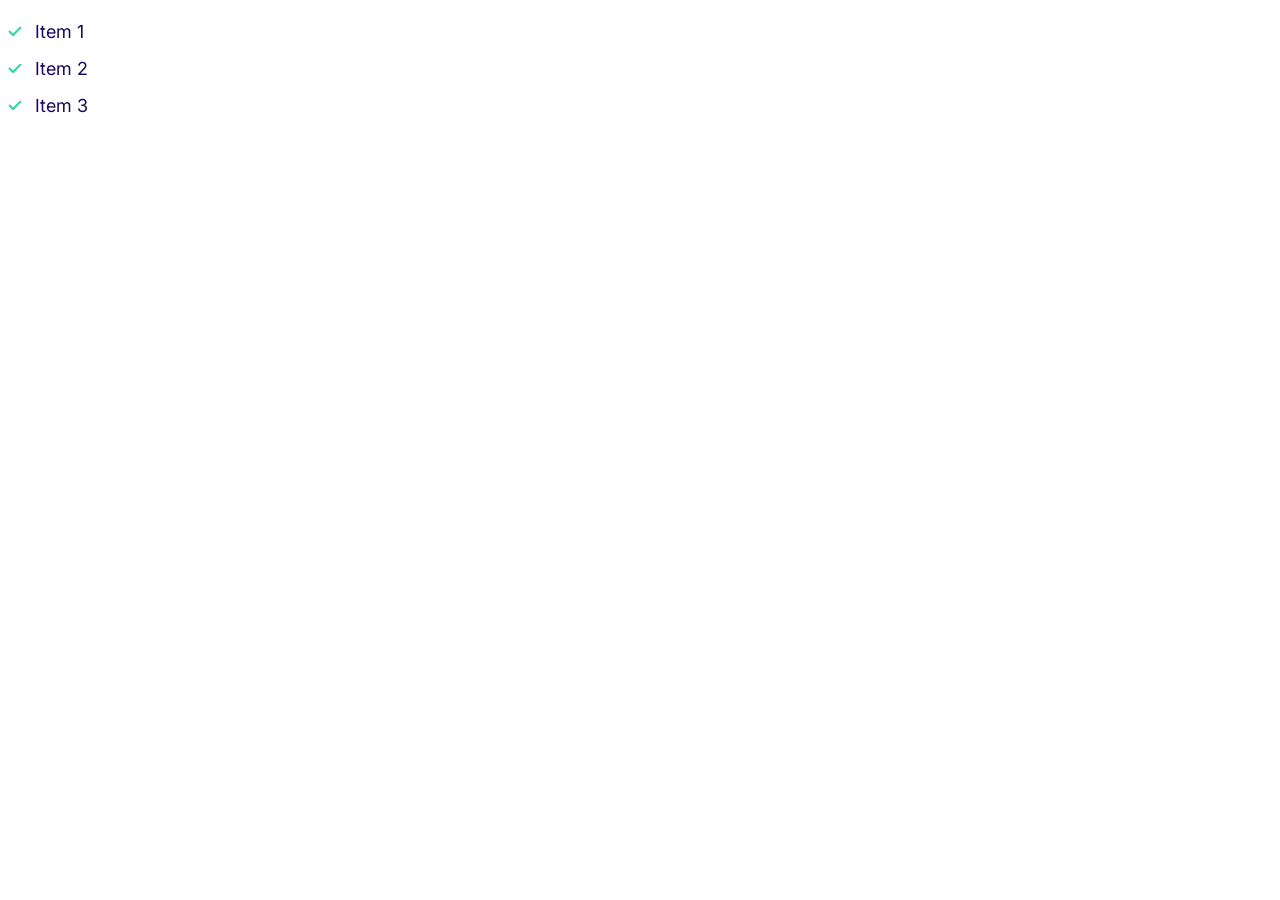
==== index.html @ 466cdd09 "defining lists." ====
<!DOCTYPE html>
<html lang="en">
  <head>
    <meta charset="UTF-8" />
    <meta http-equiv="X-UA-Compatible" content="IE=edge" />
    <meta name="viewport" content="width=device-width, initial-scale=1.0" />
    <title>Document</title>
    <link rel="preconnect" href="https://fonts.googleapis.com" />
    <link rel="preconnect" href="https://fonts.gstatic.com" crossorigin />
    <link
      href="https://fonts.googleapis.com/css2?family=Inter:wght@400;600;700&display=swap"
      rel="stylesheet"
    />
    <link rel="stylesheet" href="css/normalize.css" />
    <link rel="stylesheet" href="css/styles.css" />
  </head>
  <body>
    <ul class="list list--tick">
      <li class="list__item">Item 1</li>
      <li class="list__item">Item 2</li>
      <li class="list__item">Item 3</li>
    </ul>
  </body>
</html>
---- css/styles.css ----
:root {
    --color-primary: #2584ff;
    --color-secondary: #00d9ff;
    --color-accent: #ff3400;
    --color-headings: #1b0760;
    --color-body: #918ca4;
}

/* Topografy */
html {
    font-size: 62.5%;
}

body {
    font-family: Inter, Arial, Helvetica, sans-serif;
    color: var(--color-body);
    font-size: 2.4rem;
    line-height: 1.5;
}

h1,h2,h3 {
    color: var(--color-headings);
    margin-bottom: 1rem;
}

h1 {
    font-size: 7rem;
}

h2 {
    font-size: 4rem;
}

h3 {
    font-size: 3rem;
}

p {
    margin-top: 0;
}

@media screen and (min-width: 1024px) {
    body {
        font-size: 1.8rem;
    }

    h1 {
        font-size: 8rem;
    }

    h2 {
        font-size: 4rem;
    }

    h3 {
        font-size: 2.4rem;
    }
    
}

/* Links */
a {
    text-decoration: none;
}

.link-arrow {
    color: var(--color-accent);
    text-transform: uppercase;
    font-size: 2rem;
    font-weight: bold;
    
}

.link-arrow::after {
    content: "-->";
    margin-left: 5px;
    transition: margin 0.15s;
}

.link-arrow:hover::after {
    margin-left: 10px;
}

@media screen and (min-width: 1024px) {
    .link-arrow {
        font-size: 1.5rem;
    }
}

/* Badges */
.badge {
    border-radius: 20px;
    font-size: 2rem;
    font-weight: 600;
    padding: 0.5rem 2rem;
    white-space: nowrap;
}

.badge--primary {
    background: var(--color-primary);
    color: white;
}

.badge--secondary {
    background: var(--color-secondary);
    color: white;
}

.badge--small {
    font-size: 1.6rem;
}

@media screen and (min-width: 1024px) {
    .badge {
        font-size: 1.5rem;
    }

    .badge--small {
        font-size: 1.2rem;
    }
}

/* Lists */
.list {
    list-style: none;
    padding-left: 0;
    color: var(--color-headings)
}

.list--inline .list__item {
    display: inline-block;
    margin-right: 2rem;
}

.list--tick {
    list-style-image: url(../images/tick.svg);
    padding-left: 3rem;
}

.list--tick .list__item {
    padding-left: .5rem;
    margin-bottom: 1rem;
}

@media screen and(min-width: 1024px) {
    .list--tick .list__item {
        padding-left: 0;
    }
}
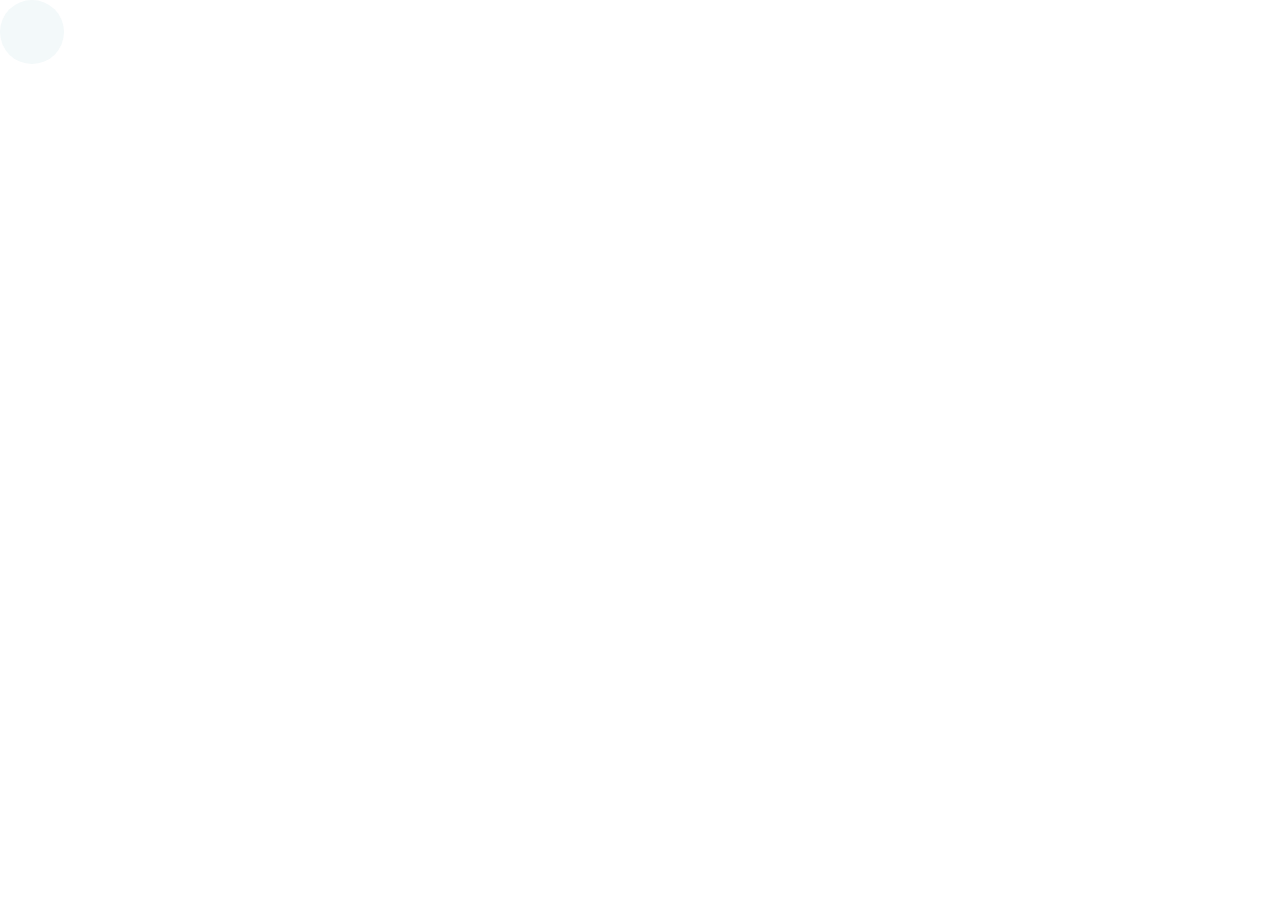
==== commit df09fa23: "adding icons code." ====
--- a/index.html
+++ b/index.html
@@ -15,10 +15,10 @@
     <link rel="stylesheet" href="css/styles.css" />
   </head>
   <body>
-    <ul class="list list--tick">
-      <li class="list__item">Item 1</li>
-      <li class="list__item">Item 2</li>
-      <li class="list__item">Item 3</li>
-    </ul>
+    <span class="icon-container">
+      <svg class="icon">
+        <use xlink:href="images/sprite.svg#wordpress"></use>
+      </svg>
+    </span>
   </body>
 </html>
--- a/css/styles.css
+++ b/css/styles.css
@@ -146,4 +146,23 @@
     .list--tick .list__item {
         padding-left: 0;
     }
+}
+
+.icon {
+    width: 40px;
+    height: 40px;
+}
+
+.icon--primary {
+    fill: var(--color-primary);
+}
+
+.icon-container {
+    display: inline-flex;
+    background: #f3f9fa;
+    width: 64px;
+    height: 64px;
+    border-radius: 100%;
+    justify-content: center;
+    align-items: center;
 }
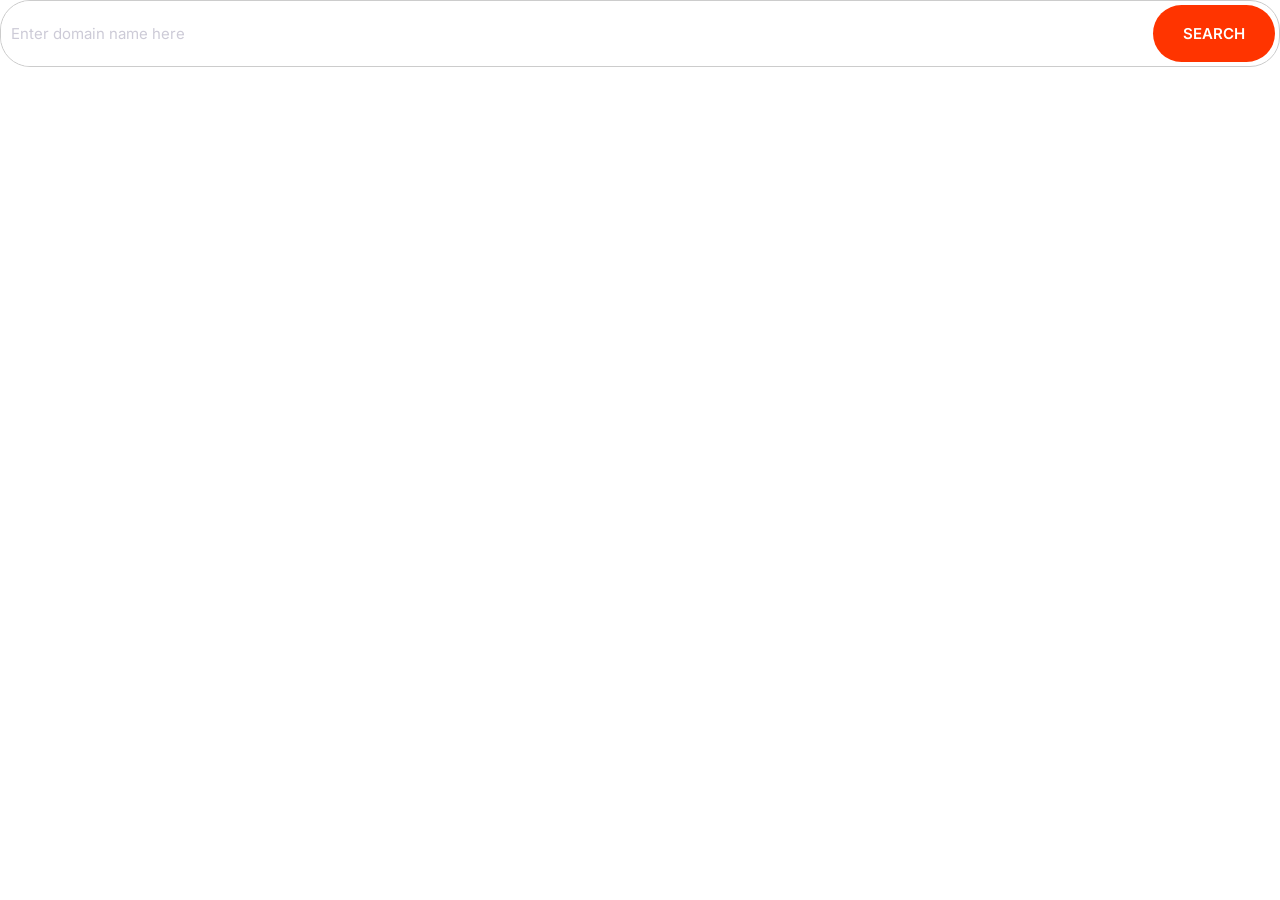
==== commit dffa12e3: "Input groups." ====
--- a/index.html
+++ b/index.html
@@ -15,10 +15,9 @@
     <link rel="stylesheet" href="css/styles.css" />
   </head>
   <body>
-    <span class="icon-container">
-      <svg class="icon">
-        <use xlink:href="images/sprite.svg#wordpress"></use>
-      </svg>
-    </span>
+    <div class="input-group">
+      <input type="text" class="input" placeholder="Enter domain name here" />
+      <button class="btn btn--accent">Search</button>
+    </div>
   </body>
 </html>
--- a/css/styles.css
+++ b/css/styles.css
@@ -4,6 +4,12 @@
     --color-accent: #ff3400;
     --color-headings: #1b0760;
     --color-body: #918ca4;
+    --color-border: #ccc;
+    --border-radius: 30px;
+}
+
+*, *::after, *::before {
+    box-sizing: border-box;
 }
 
 /* Topografy */
@@ -148,6 +154,7 @@
     }
 }
 
+/* Icons */
 .icon {
     width: 40px;
     height: 40px;
@@ -165,4 +172,106 @@
     border-radius: 100%;
     justify-content: center;
     align-items: center;
-}+}
+
+/* Buttons */
+.btn {
+    border-radius: 40px;
+    border: 0;
+    cursor: pointer;
+    font-size: 1.8rem;
+    font-weight: 600;
+    padding: 2rem 3rem;
+    text-align: center;
+    text-transform: uppercase;
+    white-space: nowrap;
+    margin: 1rem 0;
+}
+
+.btn--primary {
+    background-color: var(--color-primary);
+    color: #fff;
+}
+
+.btn--primary:hover {
+    background-color: #3a8ffd;
+}
+
+
+.btn--secondary {
+    background-color: var(--color-secondary);
+    color: #fff;
+}
+
+.btn--secondary:hover {
+    background-color: #00c8eb;
+}
+
+.btn--accent {
+    background-color: var(--color-accent);
+    color: #fff;
+}
+
+.btn--accent:hover {
+    background-color: #fd4516;   
+}
+
+.btn--block {
+    width: 100%;
+    display: inline-block;
+}
+
+.btn--outline {
+    background-color: #fff;
+    color: var(--color-headings);
+    border: 2px solid var(--color-headings);
+}
+
+.btn--outline:hover {
+    background-color: var(--color-headings);
+    color: #fff;
+}
+
+@media screen and (min-width:1024px) {
+    .btn {
+        font-size: 1.5rem;
+    }
+}
+
+/* Inputs */
+.input {
+    border-radius: var(--border-radius);
+    border: 1px solid var(--color-border);
+    color: var(--color-headings);
+    font-size: 2rem;
+    outline: 0;
+    padding: 1.5rem 3.5rem;
+}
+
+::placeholder {
+    color: #cdcbd7;
+}
+
+.input-group {
+    border: 1px solid var(--color-border);
+    border-radius: var(--border-radius);
+    display: flex;
+}
+
+.input-group .input {
+    border: 0;
+    flex-grow: 1;
+    padding: 1.5rem 1rem;
+}
+
+.input-group .btn {
+    margin: 4px;
+}
+
+@media screen and (min-width: 1024px) {
+    .input {
+        font-size: 1.5rem;
+    }
+}
+
+
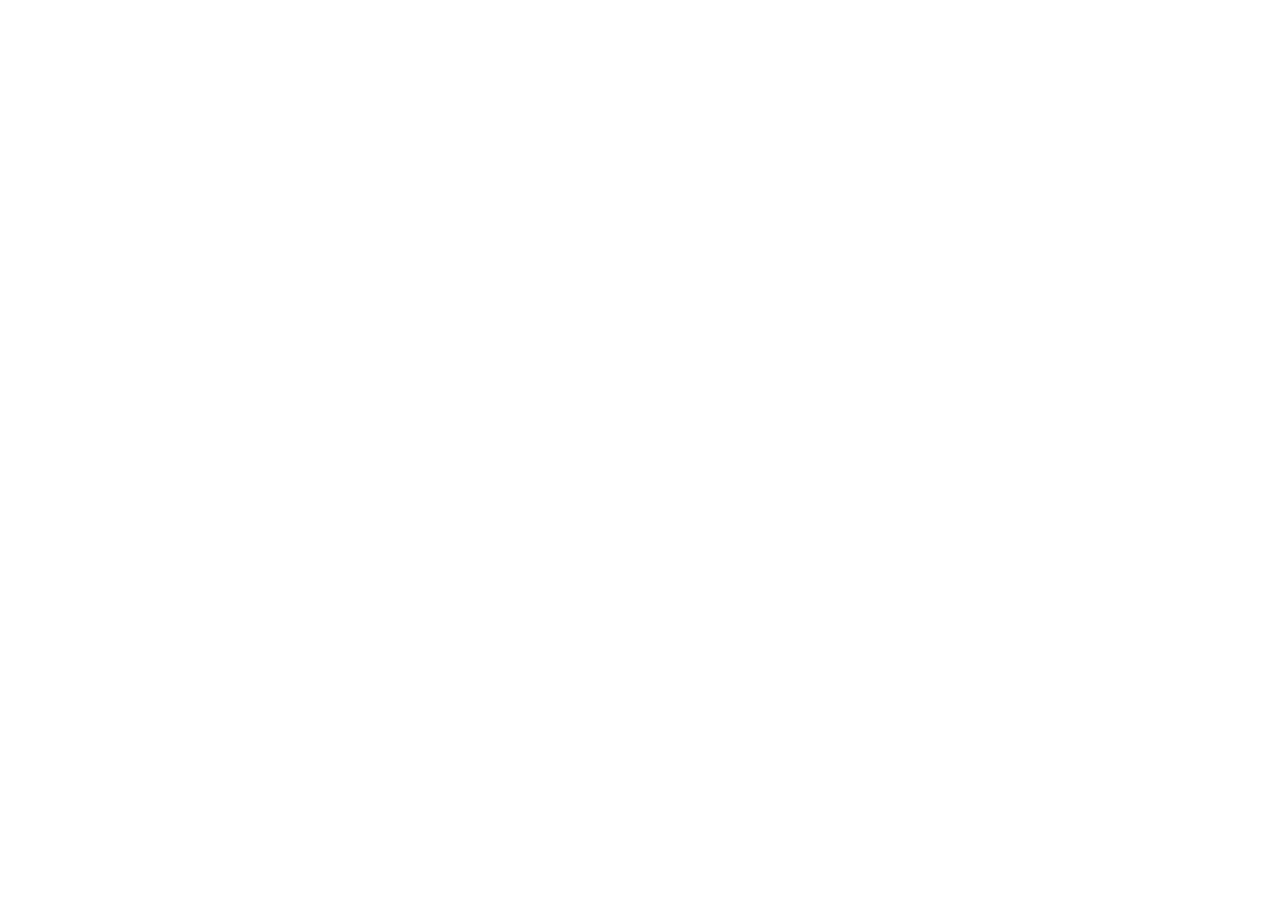
==== commit 265bdb44: "plan-component." ====
--- a/index.html
+++ b/index.html
@@ -8,16 +8,11 @@
     <link rel="preconnect" href="https://fonts.googleapis.com" />
     <link rel="preconnect" href="https://fonts.gstatic.com" crossorigin />
     <link
-      href="https://fonts.googleapis.com/css2?family=Inter:wght@400;600;700&display=swap"
+      href="https://fonts.googleapis.com/css2?family=Inter:wght@300;400;600;700&display=swap"
       rel="stylesheet"
     />
     <link rel="stylesheet" href="css/normalize.css" />
     <link rel="stylesheet" href="css/styles.css" />
   </head>
-  <body>
-    <div class="input-group">
-      <input type="text" class="input" placeholder="Enter domain name here" />
-      <button class="btn btn--accent">Search</button>
-    </div>
-  </body>
+  <body></body>
 </html>
--- a/css/styles.css
+++ b/css/styles.css
@@ -114,6 +114,7 @@
 
 .badge--small {
     font-size: 1.6rem;
+    padding: 0.5rem 1.5rem;
 }
 
 @media screen and (min-width: 1024px) {
@@ -130,7 +131,7 @@
 .list {
     list-style: none;
     padding-left: 0;
-    color: var(--color-headings)
+    color: var(--color-headings);
 }
 
 .list--inline .list__item {
@@ -145,7 +146,7 @@
 
 .list--tick .list__item {
     padding-left: .5rem;
-    margin-bottom: 1rem;
+    margin-bottom: 2rem;
 }
 
 @media screen and(min-width: 1024px) {
@@ -274,4 +275,106 @@
     }
 }
 
-
+/* Cards */
+.card {
+    border-radius: 7px;
+    box-shadow: 0 0 20px 10px #f3f3f3;
+    overflow: hidden;
+}
+
+.card__header, .card__body {
+    padding: 2rem 3rem;
+}
+
+.card--primary .card__header {
+    background-color: var(--color-primary);
+    color: #fff;
+}
+
+.card--secondary .card__header {
+    background-color: var(--color-secondary);
+    color: #fff;
+}
+
+.card--secondary .badge--secondary {
+    background-color: #02cdf1;
+}
+
+/* Plans */
+.plan__name {
+    color: #fff;
+    margin:0;
+    font-weight: 500;
+    font-size: 2.4rem;
+}
+
+.plan__price {
+    font-size: 6rem;
+}
+
+.plan__billing-cycle {
+    font-size: 2.4rem;
+    font-weight: 300;
+    opacity: 0.8;
+    margin-right: 1rem;
+}
+
+.plan__description {
+    font-size: 2rem;
+    font-weight: 300;
+    letter-spacing: 1px;
+}
+
+.plan .btn {
+    margin-top: 4rem;
+}
+
+.plan--popular .card__header {
+    position: relative;
+}
+
+.plan--popular .card__header::before {
+    content: url(../images/popular.svg);
+    width: 40px;
+    display: inline-block;
+    position: absolute;
+    top: -3.5%;
+    right: 5%;
+
+}
+
+@media screen and (min-width:1024px) {
+    .plan__name {
+        font-size: 1.4rem;
+    }
+
+    .plan__price {
+        font-size: 5rem;
+    }
+
+    .plan__billing-cycle {
+        font-size: 1.6rem;
+    }
+
+    .badge {
+        font-size: 1.2rem;
+    }
+
+    .plan__description {
+        font-size: 1.7rem;
+        display: block;
+    }
+
+    .card__body .list__item {
+        font-size: 1.8rem;
+    }
+
+    .plan .btn {
+        font-size: 1.4rem;
+    }
+
+
+
+
+
+
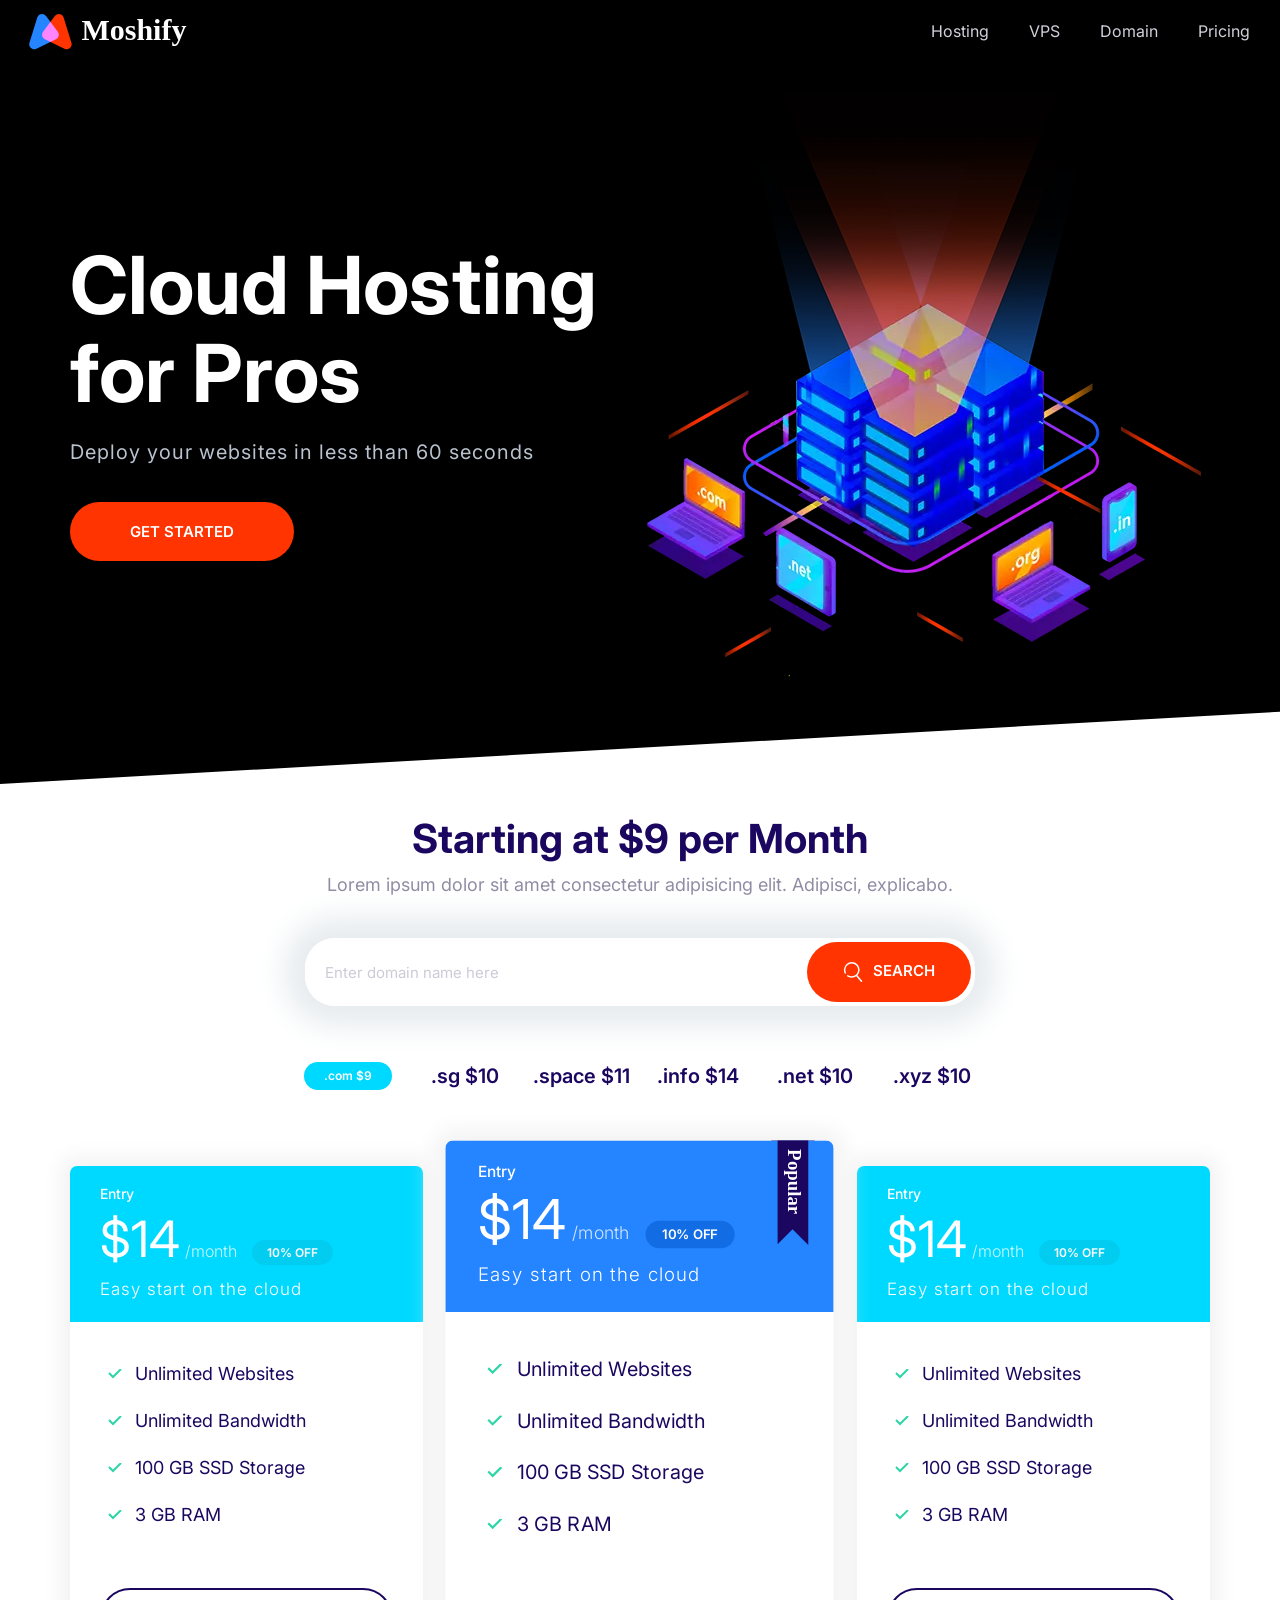
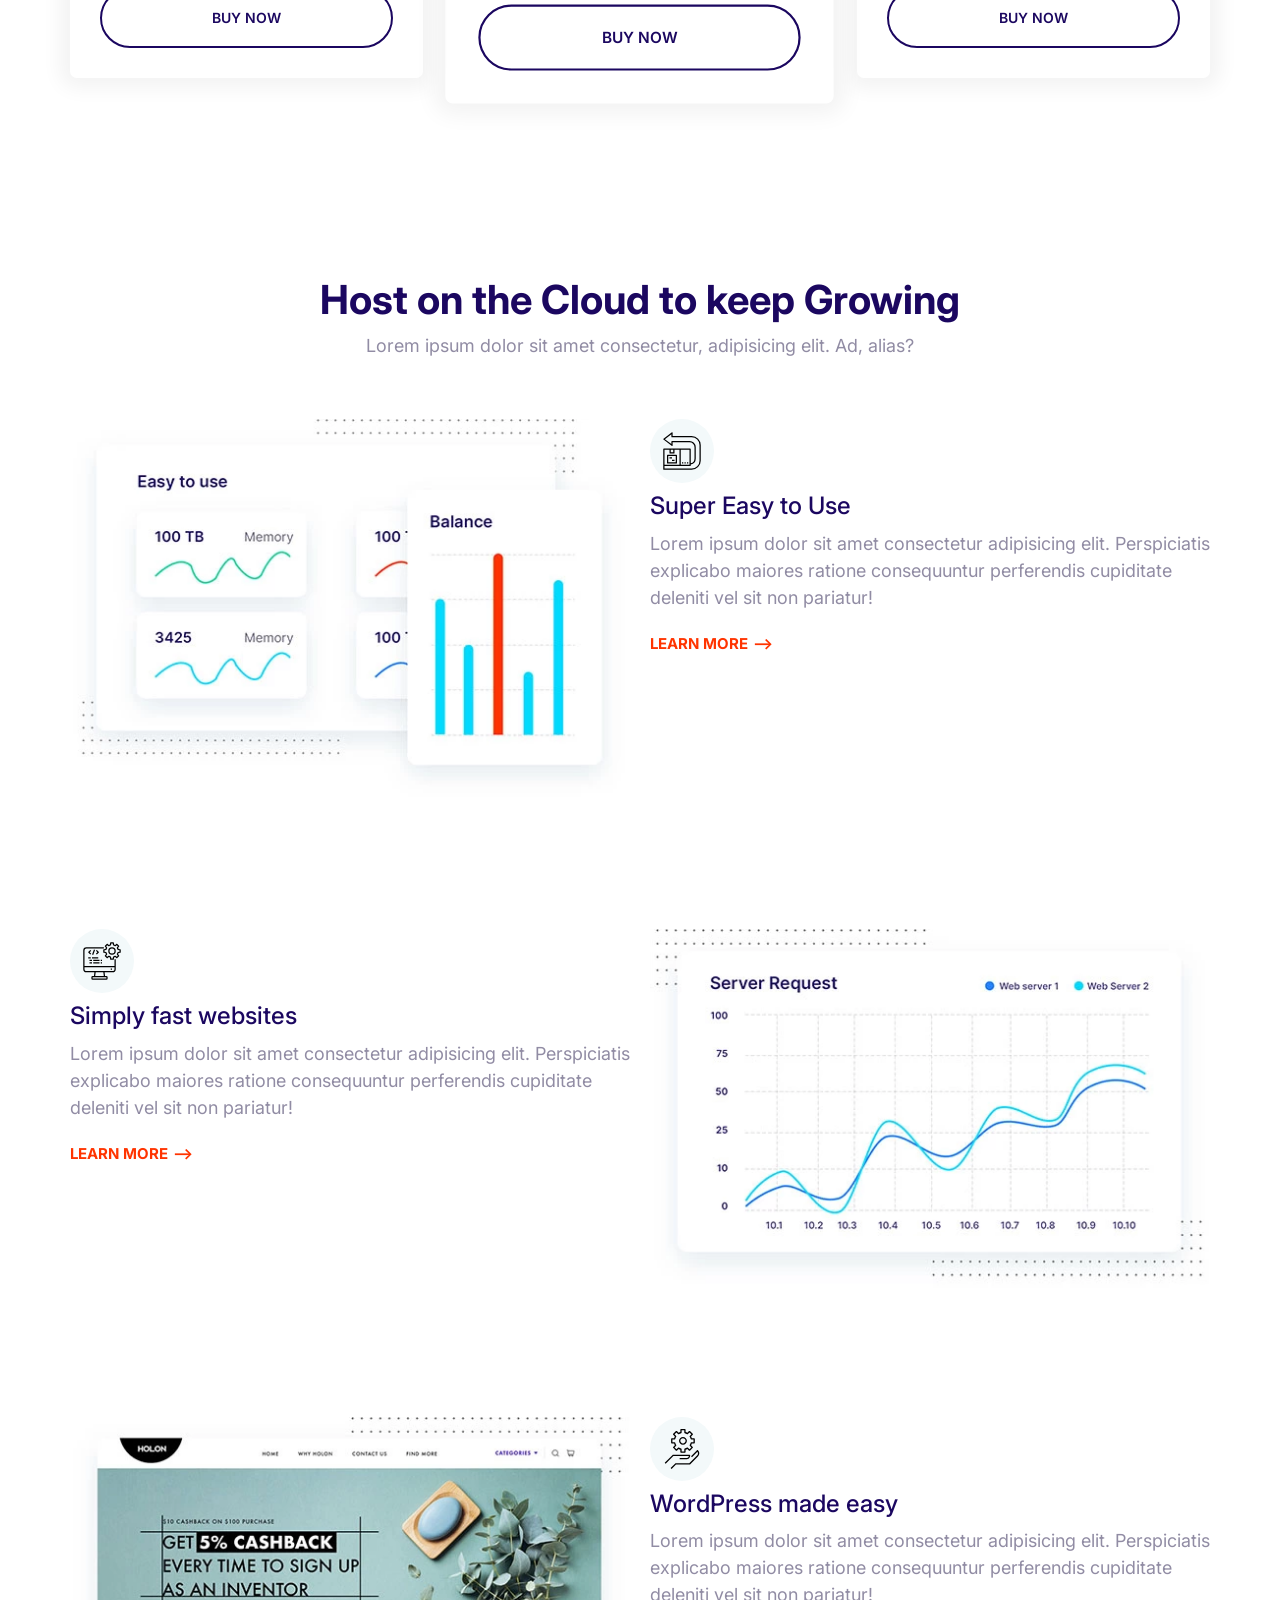
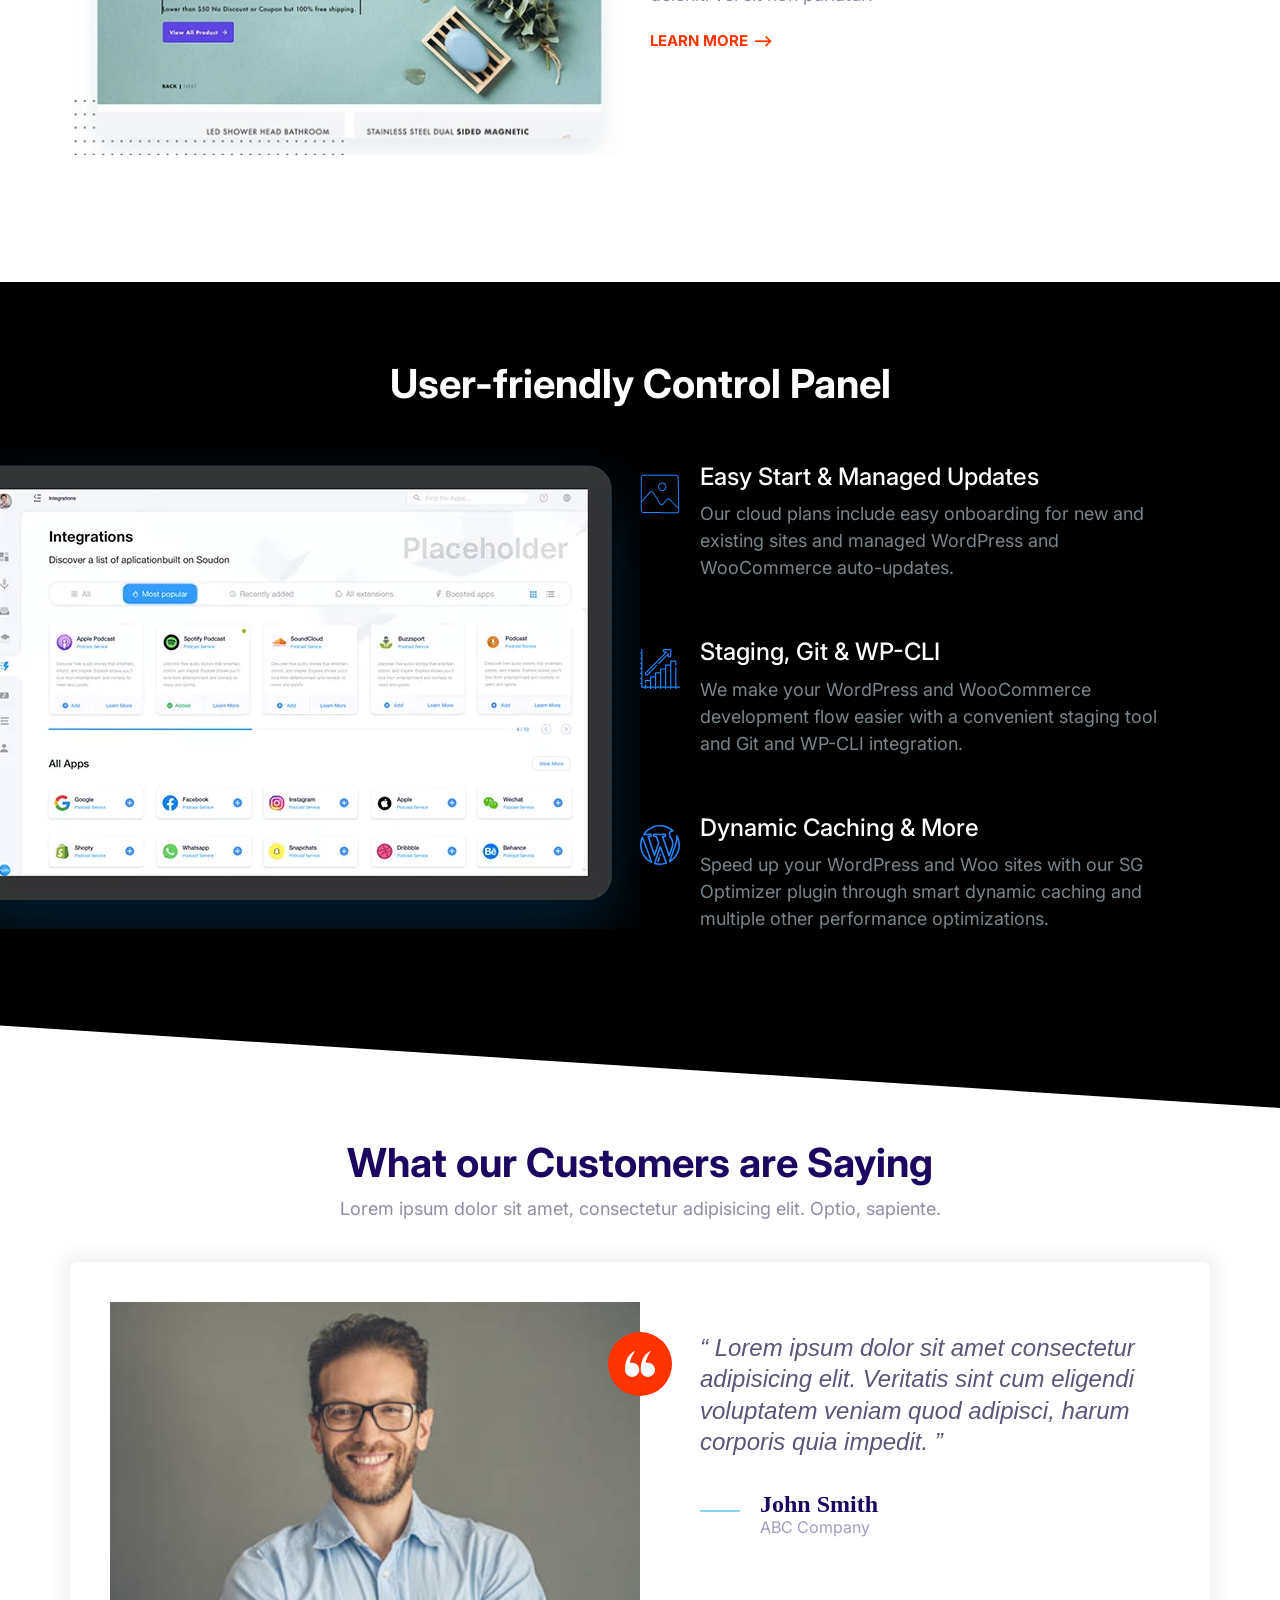
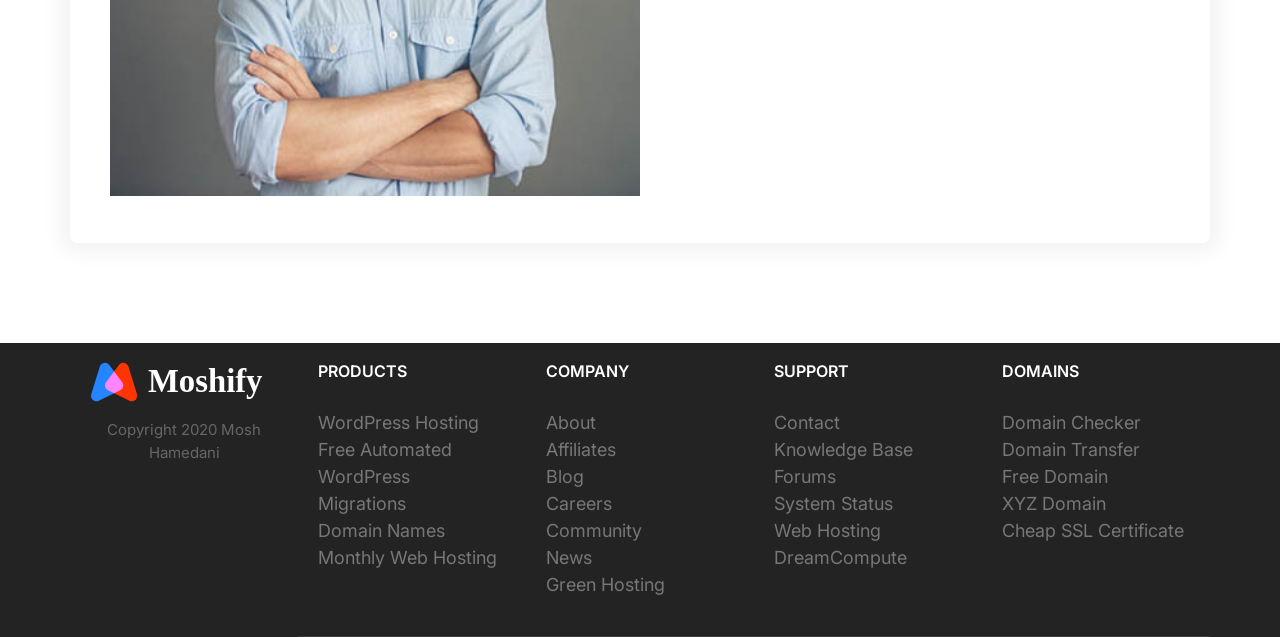
==== commit 23fd5738: "process element making." ====
--- a/index.html
+++ b/index.html
@@ -4,7 +4,13 @@
     <meta charset="UTF-8" />
     <meta http-equiv="X-UA-Compatible" content="IE=edge" />
     <meta name="viewport" content="width=device-width, initial-scale=1.0" />
-    <title>Document</title>
+    <meta name="description" content="Deploy your websites in just 9 seconds">
+    <meta property="og:title" content="Moshify...">
+    <meta property="og:description" content="Moshify...">
+    <meta property="og:type" content="website">
+    <meta property="og:image" content="https://">
+    <meta property="og:url" content="htps://moshified.com">
+    <title>Moshify - Go Online for Just $9</title>
     <link rel="preconnect" href="https://fonts.googleapis.com" />
     <link rel="preconnect" href="https://fonts.gstatic.com" crossorigin />
     <link
@@ -13,6 +19,502 @@
     />
     <link rel="stylesheet" href="css/normalize.css" />
     <link rel="stylesheet" href="css/styles.css" />
+    <link rel="stylesheet" href="https://unpkg.com/aos@next/dist/aos.css" />
   </head>
-  <body></body>
+  <body>
+    <header>
+      <nav class="nav collapsible">
+        <a class="nav__brand" href="/"><img src="images/logo.svg" alt="" /></a>
+        <svg class="icon icon--white nav__toggler">
+          <use xlink:href="images/sprite.svg#menu"></use>
+        </svg>
+        <ul class="list nav__list collapsible__content">
+          <li class="nav__item"><a href="#">Hosting</a></li>
+          <li class="nav__item"><a href="#">VPS</a></li>
+          <li class="nav__item"><a href="#">Domain</a></li>
+          <li class="nav__item"><a href="#">Pricing</a></li>
+        </ul>
+      </nav>
+    </header>
+    <section class="block block--dark block--skewed-left hero">
+      <div class="container grid grid--cols-2">
+        <header class="block__header hero__content" data-aos="zoom-in-up">
+          <h1 class="block__heading" >Cloud Hosting for Pros</h1>
+          <p class="hero__tagline">
+            Deploy your websites in less than 60 seconds
+          </p>
+          <a href="#" class="btn btn--accent btn--stretched">Get Started</a>
+        </header>
+        <picture>
+          <source
+            type="image/webp"
+            srcset="images/banner.webp 1x, images/banner@2x.webp 2x"
+          />
+          <source
+            type="image/png"
+            srcset="images/banner.png 1x, images/banner@2x.png 2x"
+          />
+          <img class="hero__image" src="images/banner.png" alt="" />
+        </picture>
+      </div>
+    </section>
+    <section class="block container block-domain">
+      <header class="block__header">
+        <h2>Starting at $9 per Month</h2>
+        <p>
+          Lorem ipsum dolor sit amet consectetur adipisicing elit. Adipisci,
+          explicabo.
+        </p>
+      </header>
+      <div class="input-group">
+        <input type="text" class="input" placeholder="Enter domain name here" />
+        <button class="btn btn--accent">
+          <svg class="icon icon--white">
+            <use xlink:href="images/sprite.svg#search"></use></svg
+          >Search
+        </button>
+      </div>
+      <ul class="list block-domain__prices">
+        <span class="badge badge--secondary">
+          <li class="domain-list__item">.com $9</li>
+        </span>
+        <li class="domain-list__item">.sg $10</li>
+        <li class="domain-list__item">.space $11</li>
+        <li class="domain-list__item">.info $14</li>
+        <li class="domain-list__item">.net $10</li>
+        <li class="domain-list__item">.xyz $10</li>
+      </ul>
+    </section>
+    <section class="block container block-plans" data-aos="zoom-out">
+      <div class="grid grid--cols-3">
+        <div class="plan">
+          <div class="card card--secondary">
+            <header class="card__header">
+              <h3 class="plan__name">Entry</h3>
+              <span class="plan__price">$14</span>
+              <span class="plan__billing-cycle">/month</span>
+              <span class="badge badge--secondary badge--small">10% OFF</span>
+              <span class="plan__description">Easy start on the cloud</span>
+            </header>
+            <div class="card__body">
+              <ul class="list list--tick">
+                <li class="list__item">Unlimited Websites</li>
+                <li class="list__item">Unlimited Bandwidth</li>
+                <li class="list__item">100 GB SSD Storage</li>
+                <li class="list__item">3 GB RAM</li>
+              </ul>
+              <button class="btn btn--outline btn--block">Buy Now</button>
+            </div>
+          </div>
+        </div>
+        <div class="plan">
+          <div class="plan plan--popular">
+            <div class="card card--primary">
+              <header class="card__header">
+                <h3 class="plan__name">Entry</h3>
+                <span class="plan__price">$14</span>
+                <span class="plan__billing-cycle">/month</span>
+                <span class="badge badge--primary badge--small">10% OFF</span>
+                <span class="plan__description">Easy start on the cloud</span>
+              </header>
+              <div class="card__body">
+                <ul class="list list--tick">
+                  <li class="list__item">Unlimited Websites</li>
+                  <li class="list__item">Unlimited Bandwidth</li>
+                  <li class="list__item">100 GB SSD Storage</li>
+                  <li class="list__item">3 GB RAM</li>
+                </ul>
+                <button class="btn btn--outline btn--block">Buy Now</button>
+              </div>
+            </div>
+          </div>
+        </div>
+        <div class="plan">
+          <div class="card card--secondary">
+            <header class="card__header">
+              <h3 class="plan__name">Entry</h3>
+              <span class="plan__price">$14</span>
+              <span class="plan__billing-cycle">/month</span>
+              <span class="badge badge--secondary badge--small">10% OFF</span>
+              <span class="plan__description">Easy start on the cloud</span>
+            </header>
+            <div class="card__body">
+              <ul class="list list--tick">
+                <li class="list__item">Unlimited Websites</li>
+                <li class="list__item">Unlimited Bandwidth</li>
+                <li class="list__item">100 GB SSD Storage</li>
+                <li class="list__item">3 GB RAM</li>
+              </ul>
+              <button class="btn btn--outline btn--block">Buy Now</button>
+            </div>
+          </div>
+        </div>
+      </div>
+    </section>
+    <section class="block container">
+      <header class="block__header">
+        <h2 class="block--header__h2">Host on the Cloud to keep Growing</h2>
+        <p>
+          Lorem ipsum dolor sit amet consectetur, adipisicing elit. Ad, alias?
+        </p>
+      </header>
+      <article class="grid grid--cols-2 feature">
+        <div class="feature__content" data-aos="fade-left">
+          <span class="icon-container">
+            <svg class="icon">
+              <use xlink:href="images/sprite.svg#easy"></use>
+            </svg>
+          </span>
+          <h3 class="feature__heading">Super Easy to Use</h3>
+          <p>
+            Lorem ipsum dolor sit amet consectetur adipisicing elit.
+            Perspiciatis explicabo maiores ratione consequuntur perferendis
+            cupiditate deleniti vel sit non pariatur!
+          </p>
+          <a href="#" class="link-arrow">Learn More</a>
+        </div>
+        <picture data-aos="zoom-in-right">
+          <source
+            type="image/webp"
+            srcset="images/easy.webp 1x, images/easy@2x.webp 2x"
+          />
+          <source
+            type="image/jpg"
+            srcset="images/easy.jpg 1x, images/easy@2x.jpg 2x"
+          />
+          <img class="feature__image" src="images/easy@2x.jpg" alt="" />
+        </picture>
+      </article>
+    </section>
+
+    <div class="block container">
+      <article class="grid grid--cols-2 feature">
+        <div class="feature__content" data-aos="fade-left">
+          <span class="icon-container">
+            <svg class="icon">
+              <use xlink:href="images/sprite.svg#computer"></use>
+            </svg>
+          </span>
+          <h3 class="feature__heading">Simply fast websites</h3>
+          <p>
+            Lorem ipsum dolor sit amet consectetur adipisicing elit.
+            Perspiciatis explicabo maiores ratione consequuntur perferendis
+            cupiditate deleniti vel sit non pariatur!
+          </p>
+          <a href="#" class="link-arrow">Learn More</a>
+        </div>
+        <picture data-aos="zoom-in-right">
+          <source
+            type="image/webp"
+            srcset="images/fast.webp 1x, images/fast@2x.webp 2x"
+          />
+          <source
+            type="image/jpg"
+            srcset="images/fast.jpg 1x, images/fast@2x.jpg 2x"
+          />
+          <img class="feature__image" src="images/fast@2x.jpg" alt="" />
+        </picture>
+      </article>
+    </div>
+
+    <div class="block container">
+      <article class="grid grid--cols-2 feature">
+        <div class="feature__content" data-aos="fade-left">
+          <span class="icon-container">
+            <svg class="icon">
+              <use xlink:href="images/sprite.svg#settings"></use>
+            </svg>
+          </span>
+          <h3 class="feature__heading">WordPress made easy</h3>
+          <p>
+            Lorem ipsum dolor sit amet consectetur adipisicing elit.
+            Perspiciatis explicabo maiores ratione consequuntur perferendis
+            cupiditate deleniti vel sit non pariatur!
+          </p>
+          <a href="#" class="link-arrow">Learn More</a>
+        </div>
+        <picture data-aos="zoom-in-right">
+          <source
+            type="image/webp"
+            srcset="images/wordpress.webp 1x, images/wordpress@2x.webp 2x"
+          />
+          <source
+            type="image/jpg"
+            srcset="images/wordpress.jpg 1x, images/wordpress@2x.jpg 2x"
+          />
+          <img class="feature__image" src="images/easy@2x.jpg" alt="" />
+        </picture>
+      </article>
+    </div>
+    <section class="block block--dark block--skewed-right block-showcase">
+      <header class="block__header">
+        <h2 class="block__heading">User-friendly Control Panel</h2>
+      </header>
+      <div class="container grid grid--cols-2">
+        <picture class="block-showcase__image" data-aos="zoom-in">
+          <source
+            type="image/webp"
+            srcset="images/ipad.webp 1x, images/ipad@2x.webp 2x"
+          />
+          <source
+            type="image/png"
+            srcset="images/ipad.png 1x, images/ipad@2x.png 2x"
+          />
+          <img src="images/ipad.png" alt="" />
+        </picture>
+        <ul class="list">
+          <li data-aos="zoom-out-left">
+            <div class="media">
+              <div class="media__image">
+                <svg class="icon icon--primary">
+                  <use xlink:href="images/sprite.svg#snap"></use>
+                </svg>
+              </div>
+              <div class="media__body">
+                <h3 class="media__title">Easy Start & Managed Updates</h3>
+                <p>
+                  Our cloud plans include easy onboarding for new and existing sites and managed WordPress and WooCommerce auto-updates. 
+                </p>
+              </div>
+            </div>
+          </li>
+          <li data-aos="zoom-out-left">
+            <div class="media">
+              <div class="media__image">
+                <svg class="icon icon--primary">
+                  <use xlink:href="images/sprite.svg#growth"></use>
+                </svg>
+              </div>
+              <div class="media__body">
+                <h3 class="media__title">Staging, Git & WP-CLI</h3>
+                <p>
+                  We make your WordPress and WooCommerce development flow easier with a convenient staging tool and Git and WP-CLI integration.
+                </p>
+              </div>
+          </li>
+          <li data-aos="zoom-out-left">
+            <div class="media">
+              <div class="media__image">
+                <svg class="icon icon--primary">
+                  <use xlink:href="images/sprite.svg#wordpress"></use>
+                </svg>
+              </div>
+              <div class="media__body">
+                <h3 class="media__title">Dynamic Caching & More</h3>
+                <p>
+                  Speed up your WordPress and Woo sites with our SG Optimizer plugin through smart dynamic caching and multiple other performance optimizations.
+                </p>
+              </div>
+            </div>
+          </li>
+        </ul>
+      </div>
+    </section>
+    <section class="block">
+      <header class="block__header">
+        <h2>What our Customers are Saying</h2>
+        <p>
+          Lorem ipsum dolor sit amet, consectetur adipisicing elit. Optio, sapiente.
+        </p>
+      </header>
+      <div class="container">
+        <div class="card testimonial">
+          <div class="grid grid--cols-2">
+            <div class="testimonial__image">
+              <img src="images/testimonial.jpg" alt="A happy, smiling costumer" />
+              <span class="icon-container icon-container--accent">
+                <svg class="icon icon--white icon--small">
+                  <use xlink:href="images/sprite.svg#quotes"></use>
+                </svg>
+              </span>
+            </div>
+            <blockquote class="quote quote--testimonial">
+              <p class="quote__text">
+                Lorem ipsum dolor sit amet consectetur adipisicing elit. Veritatis
+                sint cum eligendi voluptatem veniam quod adipisci, harum corporis
+                quia impedit.
+              </p>
+              <footer>
+                <div class="media">
+                  <div class="media__image">
+                    <svg class="icon">
+                      <use xlink:href="images/sprite.svg#line"></use>
+                    </svg>
+                  </div>
+                  <div class="media__body">
+                    <h3 class="media__title quote__author">John Smith</h3>
+                    <p class="media__subtitle quote__organization">ABC Company</p>
+                  </div>
+                </div>
+              </footer>
+            </blockquote>
+          </div>
+        </div>
+      </div>
+    </section>
+    <footer class="block block--dark footer">
+      <div class="container grid footer__sections">
+        <section class="collapsible collapsible--expanded footer__section">
+          <div class="collapsible__header">
+            <h2 class="collapsible__heading footer__heading">Products</h2>
+            <?xml version="1.0" encoding="iso-8859-1"?>
+            <!-- Generator: Adobe Illustrator 19.0.0, SVG Export Plug-In . SVG Version: 6.00 Build 0)  -->
+            <svg
+              class="icon icon--white chevron--background collapsible__chevron"
+              version="1.1"
+              id="Layer_1"
+              xmlns="http://www.w3.org/2000/svg"
+              xmlns:xlink="http://www.w3.org/1999/xlink"
+              x="0px"
+              y="0px"
+              viewBox="0 0 224.008 224.008"
+              style="enable-background: new 0 0 224.008 224.008"
+              xml:space="preserve"
+            >
+              <g>
+                <g>
+                  <path
+                    d="M197.299,7.933l-85.5,171l-84.9-171c-8.4-16.8-33.6-4.2-25.2,12.6l97.5,195.6c5.3,10.5,20,10.5,25.2,0l98-195.6
+                        c1.1-1.6,1.6-4.2,1.6-6.3C223.999-0.467,203.599-5.167,197.299,7.933z"
+                  />
+                </g>
+              </g>
+            </svg>
+          </div>
+          <div class="collapsible__content">
+            <ul class="list">
+              <li><a href="#">WordPress Hosting</a></li>
+              <li><a href="#">Free Automated WordPress</a></li>
+              <li><a href="#">Migrations</a></li>
+              <li><a href="#">Domain Names</a></li>
+              <li><a href="#">Monthly Web Hosting</a></li>
+            </ul>
+          </div>
+        </section>
+        <section class="collapsible footer__section">
+          <div class="collapsible__header">
+            <h2 class="collapsible__heading footer__heading">company</h2>
+            <?xml version="1.0" encoding="iso-8859-1"?>
+            <!-- Generator: Adobe Illustrator 19.0.0, SVG Export Plug-In . SVG Version: 6.00 Build 0)  -->
+            <svg
+              class="icon icon--white chevron--background collapsible__chevron"
+              version="1.1"
+              id="Layer_1"
+              xmlns="http://www.w3.org/2000/svg"
+              xmlns:xlink="http://www.w3.org/1999/xlink"
+              x="0px"
+              y="0px"
+              viewBox="0 0 224.008 224.008"
+              style="enable-background: new 0 0 224.008 224.008"
+              xml:space="preserve"
+            >
+              <g>
+                <g>
+                  <path
+                    d="M197.299,7.933l-85.5,171l-84.9-171c-8.4-16.8-33.6-4.2-25.2,12.6l97.5,195.6c5.3,10.5,20,10.5,25.2,0l98-195.6
+                        c1.1-1.6,1.6-4.2,1.6-6.3C223.999-0.467,203.599-5.167,197.299,7.933z"
+                  />
+                </g>
+              </g>
+            </svg>
+          </div>
+          <div class="collapsible__content">
+            <ul class="list">
+              <li><a href="#">About</a></li>
+              <li><a href="#">Affiliates</a></li>
+              <li><a href="#">Blog</a></li>
+              <li><a href="#">Careers</a></li>
+              <li><a href="#">Community</a></li>
+              <li><a href="#">News</a></li>
+              <li><a href="#">Green Hosting</a></li>
+            </ul>
+          </div>
+        </section>
+        <section class="collapsible footer__section">
+          <div class="collapsible__header">
+            <h2 class="collapsible__heading footer__heading">Support</h2>
+            <?xml version="1.0" encoding="iso-8859-1"?>
+            <!-- Generator: Adobe Illustrator 19.0.0, SVG Export Plug-In . SVG Version: 6.00 Build 0)  -->
+            <svg
+              class="icon icon--white chevron--background collapsible__chevron"
+              version="1.1"
+              id="Layer_1"
+              xmlns="http://www.w3.org/2000/svg"
+              xmlns:xlink="http://www.w3.org/1999/xlink"
+              x="0px"
+              y="0px"
+              viewBox="0 0 224.008 224.008"
+              style="enable-background: new 0 0 224.008 224.008"
+              xml:space="preserve"
+            >
+              <g>
+                <g>
+                  <path
+                    d="M197.299,7.933l-85.5,171l-84.9-171c-8.4-16.8-33.6-4.2-25.2,12.6l97.5,195.6c5.3,10.5,20,10.5,25.2,0l98-195.6
+                        c1.1-1.6,1.6-4.2,1.6-6.3C223.999-0.467,203.599-5.167,197.299,7.933z"
+                  />
+                </g>
+              </g>
+            </svg>
+          </div>
+          <div class="collapsible__content">
+            <ul class="list">
+              <li><a href="#">Contact</a></li>
+              <li><a href="#">Knowledge Base</a></li>
+              <li><a href="#">Forums</a></li>
+              <li><a href="#">System Status</a></li>
+              <li><a href="#">Web Hosting</a></li>
+              <li><a href="#">DreamCompute</a></li>
+            </ul>
+          </div>
+        </section>
+        <section class="collapsible footer__section">
+          <div class="collapsible__header">
+            <h2 class="collapsible__heading footer__heading">domains</h2>
+            <?xml version="1.0" encoding="iso-8859-1"?>
+            <!-- Generator: Adobe Illustrator 19.0.0, SVG Export Plug-In . SVG Version: 6.00 Build 0)  -->
+            <svg
+              class="icon icon--white chevron--background collapsible__chevron"
+              version="1.1"
+              id="Layer_1"
+              xmlns="http://www.w3.org/2000/svg"
+              xmlns:xlink="http://www.w3.org/1999/xlink"
+              x="0px"
+              y="0px"
+              viewBox="0 0 224.008 224.008"
+              style="enable-background: new 0 0 224.008 224.008"
+              xml:space="preserve"
+            >
+              <g>
+                <g>
+                  <path
+                    d="M197.299,7.933l-85.5,171l-84.9-171c-8.4-16.8-33.6-4.2-25.2,12.6l97.5,195.6c5.3,10.5,20,10.5,25.2,0l98-195.6
+                        c1.1-1.6,1.6-4.2,1.6-6.3C223.999-0.467,203.599-5.167,197.299,7.933z"
+                  />
+                </g>
+              </g>
+            </svg>
+          </div>
+          <div class="collapsible__content">
+            <ul class="list">
+              <li><a href="#">Domain Checker</a></li>
+              <li><a href="#">Domain Transfer</a></li>
+              <li><a href="#">Free Domain</a></li>
+              <li><a href="#">XYZ Domain</a></li>
+              <li><a href="#">Cheap SSL Certificate</a></li>
+            </ul>
+          </div>
+        </section>
+        <div class="footer__brand">
+          <img src="images/logo.svg" alt="" />
+          <p class="footer__copyright">Copyright 2020 Mosh Hamedani</p>
+        </div>
+      </div>
+    </footer>
+    <script src="main.js"></script>
+    <script src="https://unpkg.com/aos@next/dist/aos.js"></script>
+    <script>
+      AOS.init();
+    </script>
+  </body>
 </html>
--- a/css/styles.css
+++ b/css/styles.css
@@ -4,6 +4,7 @@
     --color-accent: #ff3400;
     --color-headings: #1b0760;
     --color-body: #918ca4;
+    --color-body-darker: #5c5577;
     --color-border: #ccc;
     --border-radius: 30px;
 }
@@ -13,6 +14,11 @@
 }
 
 /* Topografy */
+::selection {
+    background-color: var(--color-primary);
+    color: #fff;
+}
+
 html {
     font-size: 62.5%;
 }
@@ -27,6 +33,7 @@
 h1,h2,h3 {
     color: var(--color-headings);
     margin-bottom: 1rem;
+    line-height: 1.1;
 }
 
 h1 {
@@ -39,6 +46,7 @@
 
 h3 {
     font-size: 3rem;
+    font-weight: 500;
 }
 
 p {
@@ -131,7 +139,6 @@
 .list {
     list-style: none;
     padding-left: 0;
-    color: var(--color-headings);
 }
 
 .list--inline .list__item {
@@ -142,6 +149,7 @@
 .list--tick {
     list-style-image: url(../images/tick.svg);
     padding-left: 3rem;
+    color: var(--color-headings);
 }
 
 .list--tick .list__item {
@@ -161,8 +169,21 @@
     height: 40px;
 }
 
+.icon--small {
+    width: 30px;
+    height: 30px;
+}
+
 .icon--primary {
     fill: var(--color-primary);
+}
+
+.icon--secondary {
+    fill: var(--color-secondary);
+}
+
+.icon--white {
+    fill: #fff;
 }
 
 .icon-container {
@@ -175,6 +196,25 @@
     align-items: center;
 }
 
+.icon-container--accent {
+    background-color: var(--color-accent);
+}
+
+/* Icon-Chevron */
+#Layer_1 {
+    width: 40px;
+    height: 40px;
+    padding: 1.2rem;
+}
+
+.chevron--background {
+    display: inline-flex;
+    background-color: #000;
+    border-radius: 100%;
+    justify-content: center;
+    align-items: center;
+}
+
 /* Buttons */
 .btn {
     border-radius: 40px;
@@ -182,11 +222,19 @@
     cursor: pointer;
     font-size: 1.8rem;
     font-weight: 600;
-    padding: 2rem 3rem;
+    margin: 1rem 0;
+    outline: 0;
+    padding: 2rem 4vh;
     text-align: center;
     text-transform: uppercase;
     white-space: nowrap;
-    margin: 1rem 0;
+}
+
+.btn .icon {
+    width: 2rem;
+    height: 2rem;
+    margin-right: 1rem;
+    vertical-align: middle;
 }
 
 .btn--primary {
@@ -231,6 +279,11 @@
 .btn--outline:hover {
     background-color: var(--color-headings);
     color: #fff;
+}
+
+.btn--stretched {
+    padding-left: 6rem;
+    padding-right: 6rem;
 }
 
 @media screen and (min-width:1024px) {
@@ -262,7 +315,8 @@
 .input-group .input {
     border: 0;
     flex-grow: 1;
-    padding: 1.5rem 1rem;
+    padding: 1.5rem 2rem;
+    width: 0;
 }
 
 .input-group .btn {
@@ -296,11 +350,19 @@
     color: #fff;
 }
 
+.card--primary .badge--primary {
+    background-color: #126de4;
+}
+
 .card--secondary .badge--secondary {
     background-color: #02cdf1;
 }
 
 /* Plans */
+.plan {
+    transition: transform .2s ease-out;
+}
+
 .plan__name {
     color: #fff;
     margin:0;
@@ -323,10 +385,15 @@
     font-size: 2rem;
     font-weight: 300;
     letter-spacing: 1px;
+    display: inline-block;
 }
 
 .plan .btn {
     margin-top: 4rem;
+}
+
+.plan--popular {
+    transform: scale(1.1);
 }
 
 .plan--popular .card__header {
@@ -343,6 +410,14 @@
 
 }
 
+.plan:hover {
+    transform: scale(1.05);
+}
+
+.plan--popular:hover {
+    transform: scale(1.15);
+}
+
 @media screen and (min-width:1024px) {
     .plan__name {
         font-size: 1.4rem;
@@ -372,9 +447,501 @@
     .plan .btn {
         font-size: 1.4rem;
     }
-
-
-
-
-
-
+}
+
+/* Media */
+.media {
+    display: flex;
+    margin-bottom: 4rem;
+}
+
+.media__title {
+    margin-top: 0;
+}
+
+.media__body {
+    margin: 0 2rem;
+}
+
+.media__image {
+    margin-top: 1rem;
+}
+
+/* Quotes */
+.quote {
+    font-size: 3rem;
+    font-style: italic;
+    color: var(--color-body-darker);
+    line-height: 1.3;
+}
+
+.quote--testimonial {
+    margin: 30px 0px;
+}
+
+.quote__text::before {
+    content: open-quote;
+}
+
+.quote__text::after {
+    content: close-quote;
+}
+
+.quote__author {
+    font-style: normal;
+    font-size: 3rem;
+    font-weight: 600;
+    margin-top: 1rem;
+    margin-bottom: 0;
+    font-family: Montserrat;
+    
+}
+
+.quote__organization {
+    color: var(--color-headings);
+    font-style: normal;
+    font-size: 2rem;
+    opacity: .4;
+    
+}
+
+@media screen and (min-width: 1042px) {
+    .quote {
+        font-size: 2rem;
+    }
+
+    .quote__author {
+        font-size: 2.4rem;
+    }
+
+    .quote__organization {
+        font-size: 1.6rem;
+    }
+}
+
+/* Grids */
+.grid {
+    display: grid;
+}
+
+@media screen and (min-width: 768px) {
+    .grid--cols-2 {
+        grid-template-columns: repeat(2, 1fr);
+    }
+}
+
+@media screen and (min-width: 1024px) {
+    .grid--cols-3 {
+        grid-template-columns: repeat(3,1fr);
+    }
+}
+
+/* Testimonials */
+.testimonial {
+    padding: 4rem;
+    margin-bottom: 10rem;
+}
+
+.testimonial__image {
+    position: relative;
+}
+
+.testimonial__image > img {
+    width: 100%;
+}
+
+.testimonial__image > .icon-container {
+    position: absolute;
+    top: 3rem;
+    right: -32px;
+}
+
+
+
+
+@media screen and (min-width: 768px) {
+    .testimonial .quote, 
+    .testimonial .quote__author {
+        font-size: 2.4rem;
+    }
+
+    .testimonial .quote {
+        margin-left: 6rem;
+    }
+}
+
+/* Callouts */
+.callout {
+    padding: 4rem;
+    border-radius: 5px;
+}
+
+.callout--primary {
+    background-color: var(--color-primary);
+    color: #fff;
+}
+
+.callout__heading {
+    color: #fff;
+    margin-top: 0;
+    font-size: 3rem;
+}
+
+.callout .btn {
+    justify-self: center;
+    align-self: center;
+}
+
+.callout__content {
+    text-align: center;
+}
+
+@media screen and (min-width: 768px) {
+    .callout .grid--cols-2 {
+        grid-template-columns: 1fr auto;
+    }
+    
+    .callout__content {
+        text-align: left;
+    }
+
+    .callout .btn {
+        justify-self: start;
+        margin: 0 2rem;
+    }
+}
+
+/* Collapsibles */
+.collapsible__header {
+    display: flex;
+    justify-content: space-between;
+}
+
+.collapsible__heading {
+    margin-top: 0;
+    font-size: 3rem;
+}
+
+.collapsible__chevron {
+    transform: rotate(-90deg);
+    transition: transform 0.3s;
+}
+
+.collapsible__content {
+    max-height: 0;
+    overflow: hidden;
+    opacity: 0;
+    transition: all 0.3s;
+}
+
+.collapsible--expanded .collapsible__chevron {
+    transform: rotate(0);
+}
+
+.collapsible--expanded .collapsible__content {
+    max-height: 100vh;
+    opacity: 1;
+}
+
+/* Block */
+.block {
+    --padding-vertical:6rem;
+    padding: --padding-vertical 2rem;
+}
+
+.block__header {
+    text-align: center;
+    margin-bottom: 4rem;
+}
+
+.block--header__h2 {
+    margin-top: 20rem;
+}
+
+.block__heading {
+    margin-top: 0;
+    padding-top: 3rem;
+}
+
+.block--dark {
+    background-color: #000;
+    color: #7b858b;
+}
+
+.block--dark h1,
+.block--dark h2,
+.block--dark h3 {
+    color: #fff;
+}
+
+.block--skewed-right {
+    padding-bottom: calc(var(--padding-vertical) + 4rem);
+    clip-path: polygon(0 0, 100% 0%, 100% 100%, 0 90%);
+}
+
+.block--skewed-left {
+    padding-bottom: calc(var(--padding-vertical) + 4rem);
+    clip-path: polygon(0 0, 100% 0%, 100% 90%, 0 100%);
+}
+
+.container {
+    max-width: 1140px;
+    margin: 0 auto;
+}
+
+/* Navigation Bar */
+.nav {
+    background-color: #000;
+    display: flex;
+    justify-content: space-between;
+    flex-wrap: wrap;
+    padding: 0 1rem;
+    align-items: center;
+}
+
+.nav__list {
+    width: 100%;
+    margin: 0;
+
+}
+
+.nav__item {
+    padding: .5rem 2rem;
+    border-bottom: 1px solid #222;
+}
+
+.nav__item > a {
+    color: #d2d0db;
+    transition: color 0.3s;
+}
+
+.nav__item > a:hover {
+    color: #fff;
+}
+
+.nav__toggler {
+    opacity: 0.5;
+    transition: box-shadow .15s;
+    cursor: pointer;
+}
+
+.nav.collapsible--expanded .nav__toggler {
+    opacity: 1;
+    box-shadow: 0 0 0 3px #666;
+    border-radius: 5px;
+}
+
+.nav__brand {
+    transform: translateY(5px);
+}
+
+@media screen and (min-width: 768px) {
+    .nav__toggler {
+        display: none;
+    }
+
+    .nav__list {
+        width: auto;
+        display: flex;
+        font-size: 1.6rem;
+        max-height: 100%;
+        opacity: 1;
+    }
+
+    .nav__item {
+        border: 0;
+    }
+}
+
+/* Hero */
+.hero__tagline {
+    font-size: 2rem;
+    color: #b9c3cf;
+    letter-spacing: 1px;
+    margin: 2rem 0 5rem;
+}
+
+.hero__image {
+    width: 100%;
+}
+
+@media screen and (min-width: 768px) {
+    .hero {
+        padding-top: 0;
+    }
+
+    .hero__content {
+        text-align: left;
+        align-self: center;
+    }
+}
+
+/* Domain Block */
+.block-domain .input-group {
+    box-shadow: 0 0 30px 20px #e6ebee;
+    border: 0;
+    margin: 4rem auto;
+    max-width: 670px;
+}
+
+.block-domain__prices {
+    color: var(--color-headings);
+    display: grid;
+    grid-template-columns: repeat(2,1fr);
+    grid-template-rows: repeat(2,6rem);
+    font-size: 2rem;
+    font-weight: 600;
+    max-width: 700px;
+    margin: 0 auto;
+}
+
+.list.block-domain__prices > li {
+    justify-self: center;
+    align-self: center;
+}
+
+.list.block-domain__prices > span {
+    justify-self: center;
+    align-self: center;
+}
+
+@media screen and (min-width: 768px) {
+    .block-domain__prices {
+        grid-template-columns: repeat(auto-fit, minmax(10rem,1fr));
+    }
+}
+
+/* Plans Block */
+.block-plans .grid {
+    gap: 8rem 4rem;
+}
+
+.block-plans .card {
+    max-width: 500px;
+    margin: 0 auto;
+}
+
+/* Features */
+.feature {
+    gap: 4rem 2rem;
+    margin: 12rem 0;
+}
+
+.feature:first-of-type {
+    margin-top: 6rem;
+}
+
+.feature__heading {
+    margin: 1rem 0;
+}
+
+.feature__image {
+    width: 100%;
+}
+
+@media screen and (min-width: 768px) {
+   .container:nth-of-type(even) .feature__content {
+       order: 1;
+   }
+    
+}
+
+/* Showcase Block */
+.block__heading {
+    padding-top: 8rem;
+}
+
+.block-showcase__image > img {
+    width: 100%;
+}
+
+@media screen and (min-width: 768px) {
+    .block-showcase .grid {
+        grid-template-columns: 50% 50%;
+    }
+    
+    .block-showcase__image {
+       justify-self: end;
+       
+    }
+
+    .block-showcase__image > img {
+        width: auto; 
+        max-width: 700px;
+    }
+
+}
+
+/* Footer */
+.footer {
+    background-color: #232323;
+}
+
+.footer a {
+    color: #777;
+    transition: color 0.3s;
+}
+
+.footer a:hover {
+    color: #fff;
+}
+
+.footer__section {
+    padding: 2rem;
+    border-bottom: 1px solid #393939;
+}
+
+.footer__heading {
+    text-transform: uppercase;
+    font-weight: 600;
+}
+
+.footer__brand {
+    margin-top: 5rem;
+    text-align: center;
+}
+
+.footer__brand img {
+    width: 100%;
+    max-width: 230px;
+}
+
+.footer__copyright {
+    font-size: 2.1rem;
+    color: #fff;
+    opacity: 0.3;
+
+}
+
+@media screen and (min-width: 768px) {
+    .footer__sections {
+        grid-template-columns: repeat(auto-fit, minmax(10rem, 1fr));
+    }
+
+    .footer .collapsible__chevron {
+        display: none;
+    }
+
+    .footer .collapsible__content {
+        opacity: 1;
+        max-height: 100%;
+    }
+
+    .footer__brand {
+        order: -1;
+        margin-top: 1rem;
+    }
+
+    .footer__copyright {
+        font-size: 1.5rem;
+    }
+
+    .footer__sections {
+        border: 0;
+    }
+
+    .footer__heading {
+        font-size: 1.6rem;
+    }
+}
+    
